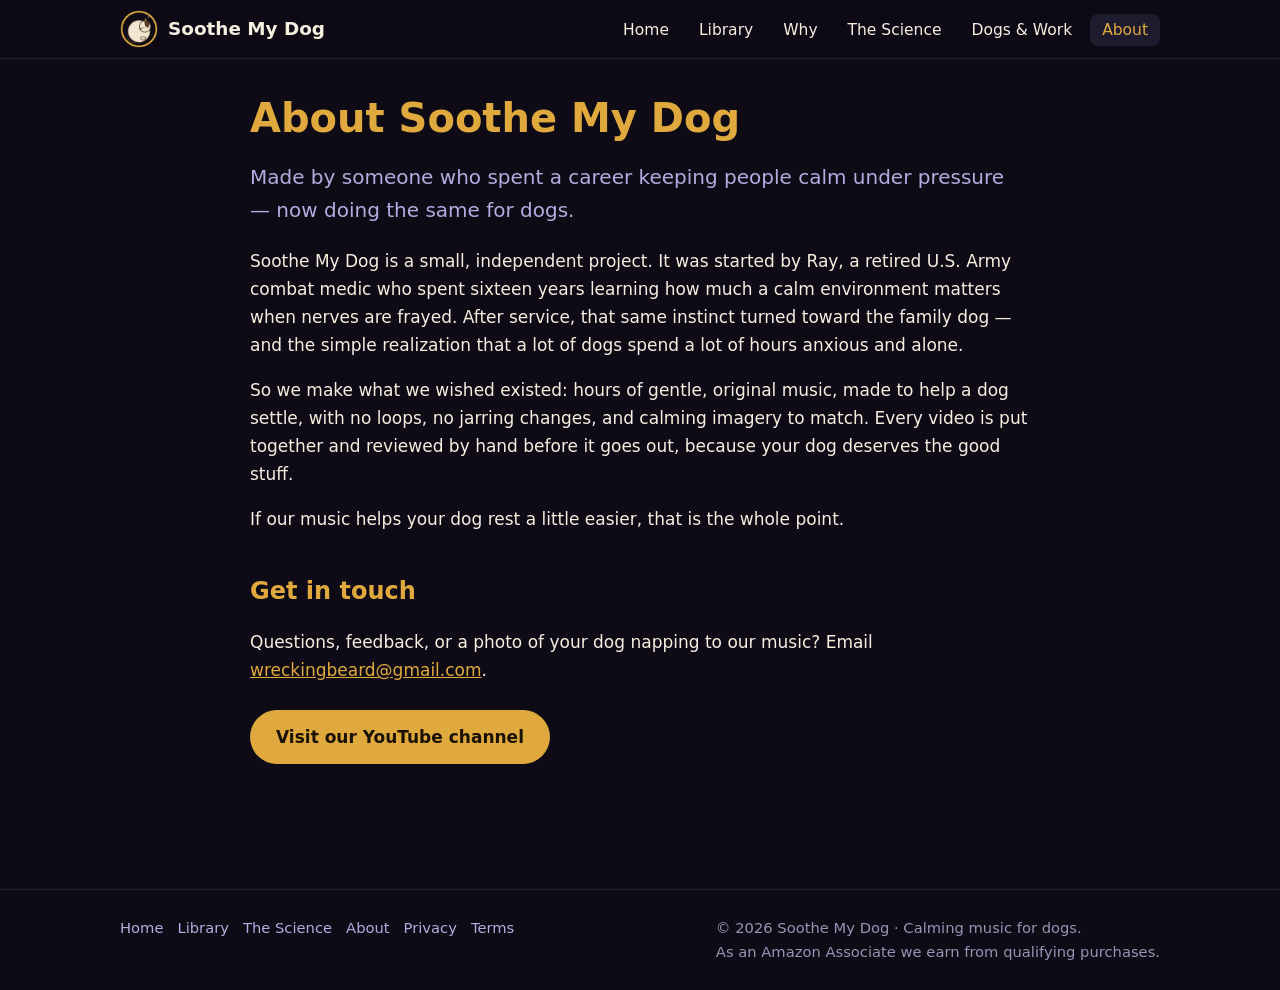
==== about/index.html @ 3072e62b "Site v2: full multi-page build (home+carousel+demo, library grid, why, science, covid-dogs, about, t" ====
<!doctype html><html lang="en"><head>
<meta charset="utf-8"><meta name="viewport" content="width=device-width,initial-scale=1">
<title>About | Soothe My Dog</title>
<meta name="description" content="The story behind Soothe My Dog: original calming music made to help anxious dogs settle.">
<link rel="canonical" href="https://www.soothemydog.com/about/">
<link rel="icon" type="image/png" href="/assets/img/favicon.png">
<meta property="og:type" content="website"><meta property="og:title" content="About | Soothe My Dog">
<meta property="og:description" content="The story behind Soothe My Dog: original calming music made to help anxious dogs settle."><meta property="og:url" content="https://www.soothemydog.com/about/">
<meta property="og:image" content="https://www.soothemydog.com/assets/img/og-hero.jpg"><meta name="twitter:card" content="summary_large_image">
<link rel="stylesheet" href="/assets/site.css">
</head><body>
<a class="skip" href="#main">Skip to content</a>
<header class="site"><div class="bar">
<a class="brand" href="/"><img src="/assets/img/logo.png" alt="" width="38" height="38"><span>Soothe My Dog</span></a>
<nav class="main" aria-label="Primary"><ul><li><a href="/">Home</a></li><li><a href="/library/">Library</a></li><li><a href="/why/">Why</a></li><li><a href="/science/">The Science</a></li><li><a href="/covid-dogs/">Dogs & Work</a></li><li><a href="/about/" aria-current="page">About</a></li></ul></nav>
</div></header>
<main id="main">

<div class="wrap-narrow">
<h1>About Soothe My Dog</h1>
<p class="lead">Made by someone who spent a career keeping people calm under pressure &mdash; now doing
the same for dogs.</p>
<p>Soothe My Dog is a small, independent project. It was started by Ray, a retired U.S. Army combat
medic who spent sixteen years learning how much a calm environment matters when nerves are frayed.
After service, that same instinct turned toward the family dog &mdash; and the simple realization that a
lot of dogs spend a lot of hours anxious and alone.</p>
<p>So we make what we wished existed: hours of gentle, original music, made to help a dog settle, with
no loops, no jarring changes, and calming imagery to match. Every video is put together and reviewed by
hand before it goes out, because your dog deserves the good stuff.</p>
<p>If our music helps your dog rest a little easier, that is the whole point.</p>
<h2>Get in touch</h2>
<p>Questions, feedback, or a photo of your dog napping to our music? Email
<a href="mailto:wreckingbeard@gmail.com">wreckingbeard@gmail.com</a>.</p>
<p><a class="btn" href="https://www.youtube.com/channel/UCDjGupYODDsBWKeuKjRhHag">Visit our YouTube channel</a></p>
</div>

</main>
<footer class="site"><div class="fwrap">
<div><nav aria-label="Footer"><a href="/">Home</a><a href="/library/">Library</a><a href="/science/">The Science</a><a href="/about/">About</a><a href="/privacy/">Privacy</a><a href="/terms/">Terms</a></nav></div>
<div>&copy; 2026 Soothe My Dog &middot; Calming music for dogs.<br>As an Amazon Associate we earn from qualifying purchases.</div>
</div></footer>
</body></html>
---- assets/site.css ----
:root{--mid:#0E0B16;--surf:#1E1B2E;--surf2:#26223b;--gold:#E0A93E;--cream:#F5EFE0;--lav:#b6abe0;--muted:#9a93b4}
*{box-sizing:border-box}
html{scroll-behavior:smooth}
@media (prefers-reduced-motion:reduce){html{scroll-behavior:auto}*{animation:none!important;transition:none!important}}
body{margin:0;background:var(--mid);color:var(--cream);font:17px/1.65 "Segoe UI",system-ui,Arial,sans-serif}
a{color:var(--gold)}
a:focus-visible,button:focus-visible,video:focus-visible,[tabindex]:focus-visible{outline:3px solid var(--gold);outline-offset:2px}
.skip{position:absolute;left:-999px;top:0;background:var(--gold);color:#1a1206;padding:10px 16px;border-radius:0 0 8px 0;z-index:100;font-weight:700}
.skip:focus{left:0}
header.site{position:sticky;top:0;background:rgba(14,11,22,.94);backdrop-filter:blur(6px);border-bottom:1px solid #241f38;z-index:50}
.bar{max-width:1080px;margin:0 auto;display:flex;align-items:center;gap:14px;padding:10px 20px;flex-wrap:wrap}
.brand{display:flex;align-items:center;gap:10px;font-weight:800;color:var(--cream);text-decoration:none;font-size:1.15rem}
.brand img{width:38px;height:38px;border-radius:50%}
nav.main{margin-left:auto}
nav.main ul{list-style:none;display:flex;gap:6px;margin:0;padding:0;flex-wrap:wrap}
nav.main a{color:var(--cream);text-decoration:none;padding:7px 12px;border-radius:8px;font-size:.97rem}
nav.main a:hover{background:var(--surf)}
nav.main a[aria-current="page"]{color:var(--gold);background:var(--surf)}
main{max-width:1080px;margin:0 auto;padding:20px 20px 60px}
.wrap-narrow{max-width:780px;margin:0 auto}
h1{font-size:2.5rem;line-height:1.15;color:var(--gold);margin:.4em 0 .2em}
h2{font-size:1.5rem;color:var(--gold);margin:1.6em 0 .4em}
h3{font-size:1.15rem;color:var(--cream);margin:1.2em 0 .3em}
p,li{color:var(--cream)}
.lead{font-size:1.25rem;color:var(--lav)}
.btn{display:inline-block;background:var(--gold);color:#1a1206;font-weight:800;padding:13px 26px;border-radius:999px;text-decoration:none;margin:8px 8px 8px 0}
.btn.ghost{background:transparent;color:var(--gold);border:2px solid var(--gold)}
.card{background:var(--surf);border:1px solid #2e2a44;border-radius:14px;padding:22px 24px;margin:16px 0}
.grid{display:grid;gap:18px}
.g2{grid-template-columns:repeat(auto-fit,minmax(300px,1fr))}
.g3{grid-template-columns:repeat(auto-fit,minmax(240px,1fr))}
.usecase{background:var(--surf);border:1px solid #2e2a44;border-radius:14px;padding:20px}
.usecase h3{margin-top:0;color:var(--gold)}
.hero{display:grid;gap:24px;grid-template-columns:1fr;align-items:center;margin:14px 0 8px}
@media(min-width:820px){.hero{grid-template-columns:1.05fr .95fr}}
.hero video{width:100%;border-radius:16px;border:1px solid #2e2a44;background:#000}
.medianote{font-size:.9rem;color:var(--muted);margin-top:6px}
.carousel{position:relative;margin:26px 0}
.carousel .frame{position:relative;width:100%;aspect-ratio:16/9;border-radius:16px;overflow:hidden;border:1px solid #2e2a44;background:var(--surf)}
.carousel .frame img{position:absolute;inset:0;width:100%;height:100%;object-fit:cover;opacity:0;transition:opacity .8s ease}
@media (prefers-reduced-motion:reduce){.carousel .frame img{transition:none}}
.carousel .frame img.on{opacity:1}
.cbtns{display:flex;gap:8px;justify-content:center;margin-top:10px}
.cbtns button{background:var(--surf);color:var(--cream);border:1px solid #2e2a44;border-radius:999px;padding:8px 16px;font-size:.95rem;cursor:pointer}
.cbtns button:hover{background:var(--surf2)}
.libgrid{display:grid;gap:16px;grid-template-columns:repeat(auto-fill,minmax(260px,1fr));margin:20px 0}
.libcard{background:var(--surf);border:1px solid #2e2a44;border-radius:12px;overflow:hidden}
.libcard img{width:100%;aspect-ratio:16/9;object-fit:cover;display:block}
.libcard .body{padding:12px 14px}
.libcard .t{font-weight:700;font-size:.98rem;line-height:1.3;color:var(--cream)}
.libcard .m{font-size:.85rem;color:var(--muted);margin-top:6px}
.libcard a{display:block;text-decoration:none}
.libcard a:hover .t{color:var(--gold)}
.disclaimer{background:#2a2015;border:1px solid var(--gold);border-radius:12px;padding:16px 20px;margin:22px 0;color:var(--cream)}
.disclaimer strong{color:var(--gold)}
.cite{font-size:.92rem;color:var(--muted)}
.cite ol{padding-left:20px}
.step{display:flex;gap:14px;align-items:flex-start;margin:14px 0}
.step .n{flex:0 0 auto;width:38px;height:38px;border-radius:50%;background:var(--gold);color:#1a1206;font-weight:800;display:flex;align-items:center;justify-content:center}
footer.site{border-top:1px solid #241f38;margin-top:40px}
.fwrap{max-width:1080px;margin:0 auto;padding:26px 20px;display:flex;gap:20px;flex-wrap:wrap;justify-content:space-between;color:var(--muted);font-size:.92rem}
footer.site a{color:var(--lav);text-decoration:none;margin-right:14px}
footer.site a:hover{text-decoration:underline}
.tag{display:inline-block;background:var(--surf);border:1px solid #2e2a44;border-radius:999px;padding:4px 12px;font-size:.85rem;color:var(--lav);margin:3px 6px 3px 0}
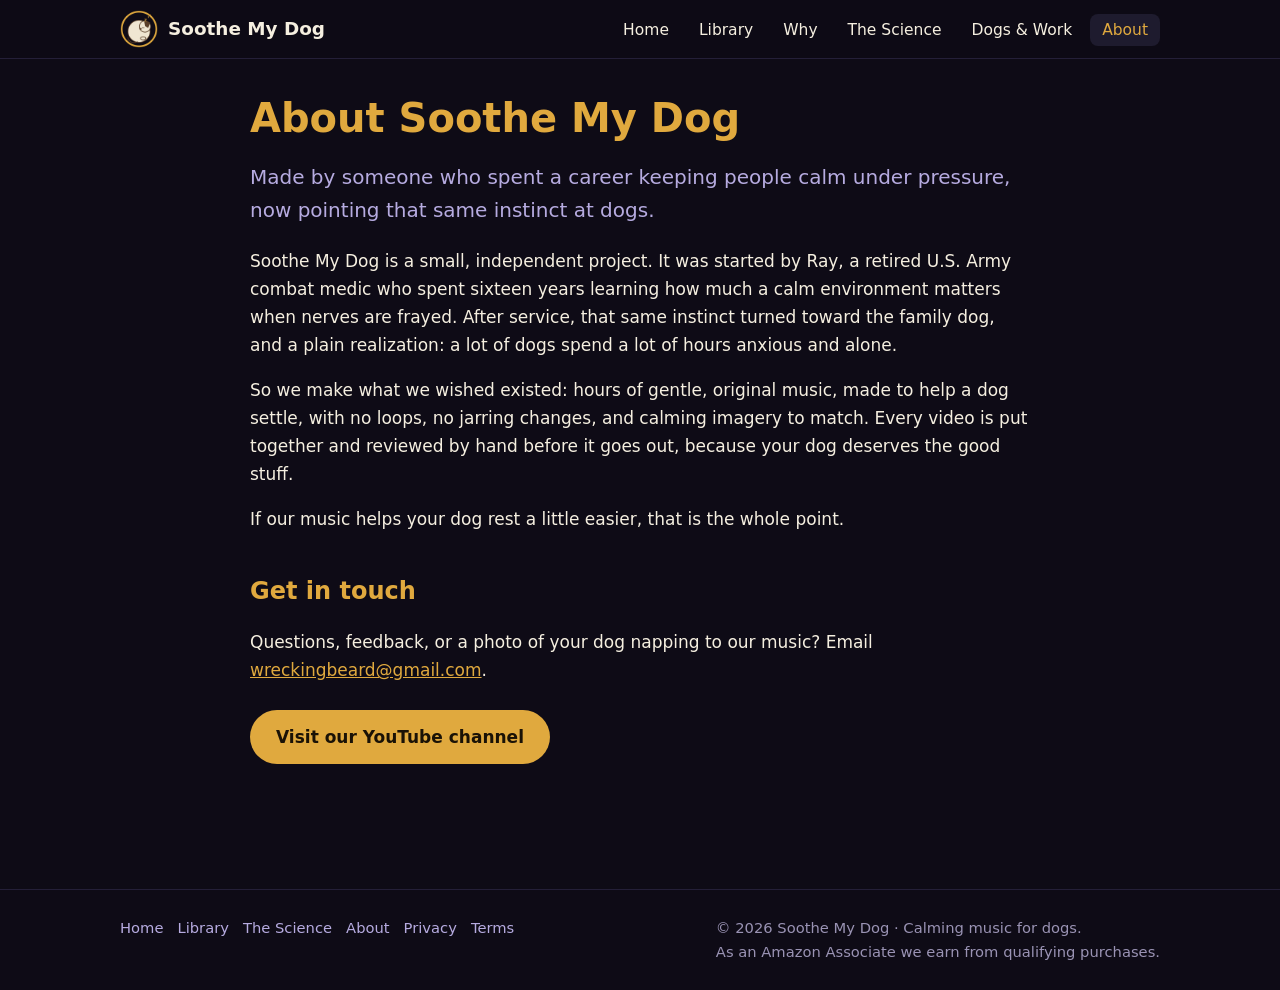
==== commit 0417eb78: "Humanizer pass: remove all em-dashes + AI-writing tells, add voice across all copy Co-Authored-By: C" ====
--- a/about/index.html
+++ b/about/index.html
@@ -18,12 +18,12 @@
 
 <div class="wrap-narrow">
 <h1>About Soothe My Dog</h1>
-<p class="lead">Made by someone who spent a career keeping people calm under pressure &mdash; now doing
-the same for dogs.</p>
+<p class="lead">Made by someone who spent a career keeping people calm under pressure, now pointing that
+same instinct at dogs.</p>
 <p>Soothe My Dog is a small, independent project. It was started by Ray, a retired U.S. Army combat
 medic who spent sixteen years learning how much a calm environment matters when nerves are frayed.
-After service, that same instinct turned toward the family dog &mdash; and the simple realization that a
-lot of dogs spend a lot of hours anxious and alone.</p>
+After service, that same instinct turned toward the family dog, and a plain realization: a lot of dogs
+spend a lot of hours anxious and alone.</p>
 <p>So we make what we wished existed: hours of gentle, original music, made to help a dog settle, with
 no loops, no jarring changes, and calming imagery to match. Every video is put together and reviewed by
 hand before it goes out, because your dog deserves the good stuff.</p>
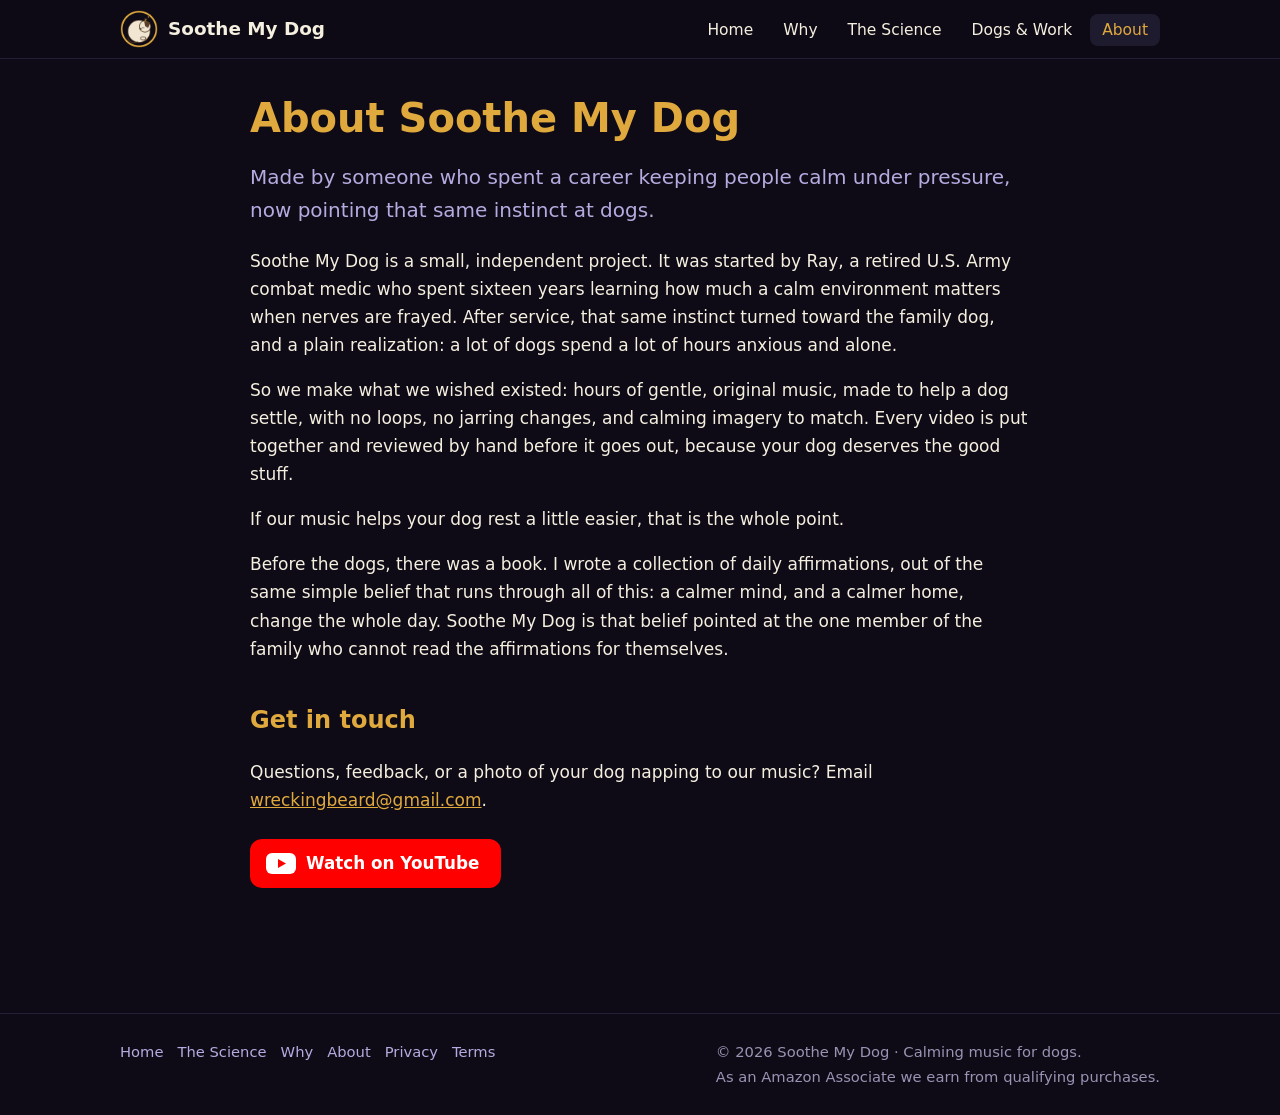
==== commit 8fd0c57d: "Operator edits: fix demo letterbox (16:9), real YouTube button, remove library entirely, add book re" ====
--- a/about/index.html
+++ b/about/index.html
@@ -12,7 +12,7 @@
 <a class="skip" href="#main">Skip to content</a>
 <header class="site"><div class="bar">
 <a class="brand" href="/"><img src="/assets/img/logo.png" alt="" width="38" height="38"><span>Soothe My Dog</span></a>
-<nav class="main" aria-label="Primary"><ul><li><a href="/">Home</a></li><li><a href="/library/">Library</a></li><li><a href="/why/">Why</a></li><li><a href="/science/">The Science</a></li><li><a href="/covid-dogs/">Dogs & Work</a></li><li><a href="/about/" aria-current="page">About</a></li></ul></nav>
+<nav class="main" aria-label="Primary"><ul><li><a href="/">Home</a></li><li><a href="/why/">Why</a></li><li><a href="/science/">The Science</a></li><li><a href="/covid-dogs/">Dogs & Work</a></li><li><a href="/about/" aria-current="page">About</a></li></ul></nav>
 </div></header>
 <main id="main">
 
@@ -28,15 +28,19 @@
 no loops, no jarring changes, and calming imagery to match. Every video is put together and reviewed by
 hand before it goes out, because your dog deserves the good stuff.</p>
 <p>If our music helps your dog rest a little easier, that is the whole point.</p>
+<p>Before the dogs, there was a book. I wrote a collection of daily affirmations, out of the same simple
+belief that runs through all of this: a calmer mind, and a calmer home, change the whole day. Soothe My
+Dog is that belief pointed at the one member of the family who cannot read the affirmations for
+themselves.</p>
 <h2>Get in touch</h2>
 <p>Questions, feedback, or a photo of your dog napping to our music? Email
 <a href="mailto:wreckingbeard@gmail.com">wreckingbeard@gmail.com</a>.</p>
-<p><a class="btn" href="https://www.youtube.com/channel/UCDjGupYODDsBWKeuKjRhHag">Visit our YouTube channel</a></p>
+<p><a class="btn-yt" href="https://www.youtube.com/channel/UCDjGupYODDsBWKeuKjRhHag"><svg width="30" height="21" viewBox="0 0 30 21" aria-hidden="true" focusable="false"><rect width="30" height="21" rx="6" fill="#fff"></rect><path d="M12 6l8 4.5-8 4.5z" fill="#FF0000"></path></svg>Watch on YouTube</a></p>
 </div>
 
 </main>
 <footer class="site"><div class="fwrap">
-<div><nav aria-label="Footer"><a href="/">Home</a><a href="/library/">Library</a><a href="/science/">The Science</a><a href="/about/">About</a><a href="/privacy/">Privacy</a><a href="/terms/">Terms</a></nav></div>
+<div><nav aria-label="Footer"><a href="/">Home</a><a href="/science/">The Science</a><a href="/why/">Why</a><a href="/about/">About</a><a href="/privacy/">Privacy</a><a href="/terms/">Terms</a></nav></div>
 <div>&copy; 2026 Soothe My Dog &middot; Calming music for dogs.<br>As an Amazon Associate we earn from qualifying purchases.</div>
 </div></footer>
 </body></html>
--- a/assets/site.css
+++ b/assets/site.css
@@ -26,6 +26,8 @@
 .lead{font-size:1.25rem;color:var(--lav)}
 .btn{display:inline-block;background:var(--gold);color:#1a1206;font-weight:800;padding:13px 26px;border-radius:999px;text-decoration:none;margin:8px 8px 8px 0}
 .btn.ghost{background:transparent;color:var(--gold);border:2px solid var(--gold)}
+.btn-yt{display:inline-flex;align-items:center;gap:10px;background:#FF0000;color:#fff;font-weight:700;padding:11px 22px 11px 16px;border-radius:12px;text-decoration:none;margin:8px 8px 8px 0;font-size:1.05rem}
+.btn-yt:hover{background:#e60000}.btn-yt svg{flex:0 0 auto}
 .card{background:var(--surf);border:1px solid #2e2a44;border-radius:14px;padding:22px 24px;margin:16px 0}
 .grid{display:grid;gap:18px}
 .g2{grid-template-columns:repeat(auto-fit,minmax(300px,1fr))}
@@ -34,7 +36,7 @@
 .usecase h3{margin-top:0;color:var(--gold)}
 .hero{display:grid;gap:24px;grid-template-columns:1fr;align-items:center;margin:14px 0 8px}
 @media(min-width:820px){.hero{grid-template-columns:1.05fr .95fr}}
-.hero video{width:100%;border-radius:16px;border:1px solid #2e2a44;background:#000}
+.hero video{width:100%;height:auto;aspect-ratio:16/9;border-radius:16px;border:1px solid #2e2a44;background:#000;display:block}
 .medianote{font-size:.9rem;color:var(--muted);margin-top:6px}
 .carousel{position:relative;margin:26px 0}
 .carousel .frame{position:relative;width:100%;aspect-ratio:16/9;border-radius:16px;overflow:hidden;border:1px solid #2e2a44;background:var(--surf)}
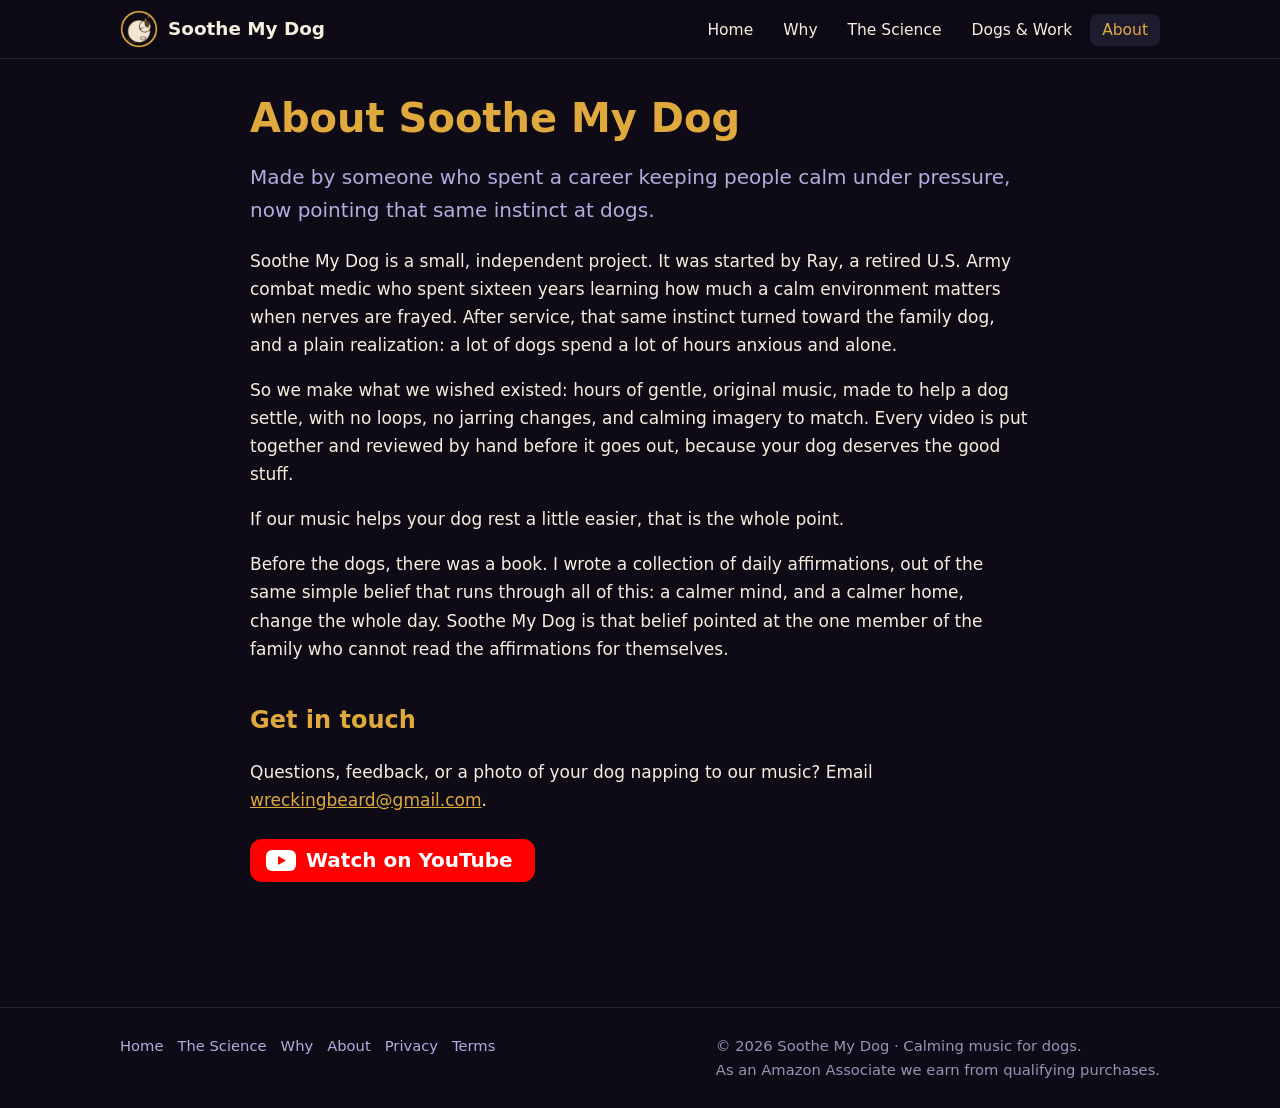
==== commit f92d3a3b: "Cache-bust site.css via content hash so CSS changes always refresh" ====
--- a/about/index.html
+++ b/about/index.html
@@ -7,7 +7,7 @@
 <meta property="og:type" content="website"><meta property="og:title" content="About | Soothe My Dog">
 <meta property="og:description" content="The story behind Soothe My Dog: original calming music made to help anxious dogs settle."><meta property="og:url" content="https://www.soothemydog.com/about/">
 <meta property="og:image" content="https://www.soothemydog.com/assets/img/og-hero.jpg"><meta name="twitter:card" content="summary_large_image">
-<link rel="stylesheet" href="/assets/site.css">
+<link rel="stylesheet" href="/assets/site.css?v=b7cb299e">
 </head><body>
 <a class="skip" href="#main">Skip to content</a>
 <header class="site"><div class="bar">
--- a/assets/site.css
+++ b/assets/site.css
@@ -26,7 +26,7 @@
 .lead{font-size:1.25rem;color:var(--lav)}
 .btn{display:inline-block;background:var(--gold);color:#1a1206;font-weight:800;padding:13px 26px;border-radius:999px;text-decoration:none;margin:8px 8px 8px 0}
 .btn.ghost{background:transparent;color:var(--gold);border:2px solid var(--gold)}
-.btn-yt{display:inline-flex;align-items:center;gap:10px;background:#FF0000;color:#fff;font-weight:700;padding:11px 22px 11px 16px;border-radius:12px;text-decoration:none;margin:8px 8px 8px 0;font-size:1.05rem}
+.btn-yt{display:inline-flex;align-items:center;gap:10px;background:#FF0000;color:#fff;font-weight:700;padding:11px 22px 11px 16px;border-radius:12px;text-decoration:none;margin:8px 8px 8px 0;font-size:1.25rem;line-height:1}
 .btn-yt:hover{background:#e60000}.btn-yt svg{flex:0 0 auto}
 .card{background:var(--surf);border:1px solid #2e2a44;border-radius:14px;padding:22px 24px;margin:16px 0}
 .grid{display:grid;gap:18px}
@@ -43,9 +43,9 @@
 .carousel .frame img{position:absolute;inset:0;width:100%;height:100%;object-fit:cover;opacity:0;transition:opacity .8s ease}
 @media (prefers-reduced-motion:reduce){.carousel .frame img{transition:none}}
 .carousel .frame img.on{opacity:1}
-.cbtns{display:flex;gap:8px;justify-content:center;margin-top:10px}
-.cbtns button{background:var(--surf);color:var(--cream);border:1px solid #2e2a44;border-radius:999px;padding:8px 16px;font-size:.95rem;cursor:pointer}
-.cbtns button:hover{background:var(--surf2)}
+.carousel .playpause{position:absolute;right:12px;bottom:12px;z-index:2;width:42px;height:42px;border-radius:50%;background:rgba(20,18,32,.72);color:var(--cream);border:1px solid #2e2a44;cursor:pointer;font-size:1rem;line-height:1;display:flex;align-items:center;justify-content:center;-webkit-backdrop-filter:blur(2px);backdrop-filter:blur(2px)}
+.carousel .playpause:hover{background:rgba(40,36,60,.92)}
+.carousel .playpause:focus-visible{outline:2px solid var(--gold);outline-offset:2px}
 .libgrid{display:grid;gap:16px;grid-template-columns:repeat(auto-fill,minmax(260px,1fr));margin:20px 0}
 .libcard{background:var(--surf);border:1px solid #2e2a44;border-radius:12px;overflow:hidden}
 .libcard img{width:100%;aspect-ratio:16/9;object-fit:cover;display:block}
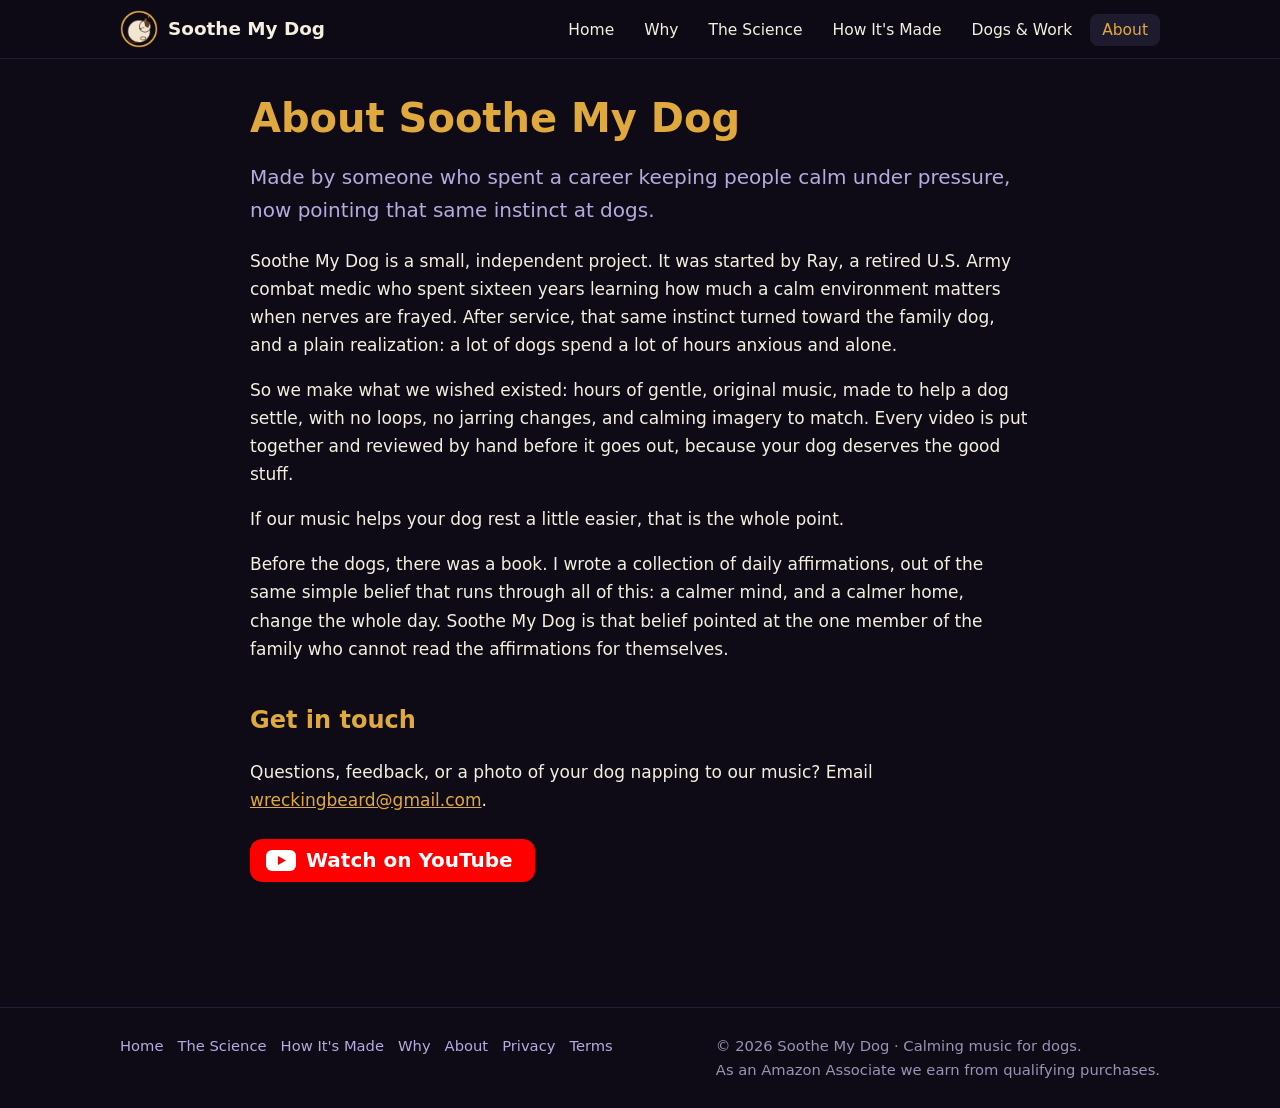
==== commit 9b867123: "Add 'How Our Music Is Made' pillar page (FAQ + proof-points), sitewide Organization + FAQPage JSON-L" ====
--- a/about/index.html
+++ b/about/index.html
@@ -8,11 +8,11 @@
 <meta property="og:description" content="The story behind Soothe My Dog: original calming music made to help anxious dogs settle."><meta property="og:url" content="https://www.soothemydog.com/about/">
 <meta property="og:image" content="https://www.soothemydog.com/assets/img/og-hero.jpg"><meta name="twitter:card" content="summary_large_image">
 <link rel="stylesheet" href="/assets/site.css?v=b7cb299e">
-</head><body>
+<script type="application/ld+json">{"@context":"https://schema.org","@type":"Organization","name":"Soothe My Dog","url":"https://www.soothemydog.com","logo":"https://www.soothemydog.com/assets/img/logo.png","description":"Original calming music for dogs who are home alone, anxious, or scared of fireworks and storms.","sameAs":["https://www.youtube.com/channel/UCDjGupYODDsBWKeuKjRhHag"]}</script></head><body>
 <a class="skip" href="#main">Skip to content</a>
 <header class="site"><div class="bar">
 <a class="brand" href="/"><img src="/assets/img/logo.png" alt="" width="38" height="38"><span>Soothe My Dog</span></a>
-<nav class="main" aria-label="Primary"><ul><li><a href="/">Home</a></li><li><a href="/why/">Why</a></li><li><a href="/science/">The Science</a></li><li><a href="/covid-dogs/">Dogs & Work</a></li><li><a href="/about/" aria-current="page">About</a></li></ul></nav>
+<nav class="main" aria-label="Primary"><ul><li><a href="/">Home</a></li><li><a href="/why/">Why</a></li><li><a href="/science/">The Science</a></li><li><a href="/how-our-music-is-made/">How It's Made</a></li><li><a href="/covid-dogs/">Dogs & Work</a></li><li><a href="/about/" aria-current="page">About</a></li></ul></nav>
 </div></header>
 <main id="main">
 
@@ -40,7 +40,7 @@
 
 </main>
 <footer class="site"><div class="fwrap">
-<div><nav aria-label="Footer"><a href="/">Home</a><a href="/science/">The Science</a><a href="/why/">Why</a><a href="/about/">About</a><a href="/privacy/">Privacy</a><a href="/terms/">Terms</a></nav></div>
+<div><nav aria-label="Footer"><a href="/">Home</a><a href="/science/">The Science</a><a href="/how-our-music-is-made/">How It's Made</a><a href="/why/">Why</a><a href="/about/">About</a><a href="/privacy/">Privacy</a><a href="/terms/">Terms</a></nav></div>
 <div>&copy; 2026 Soothe My Dog &middot; Calming music for dogs.<br>As an Amazon Associate we earn from qualifying purchases.</div>
 </div></footer>
 </body></html>
